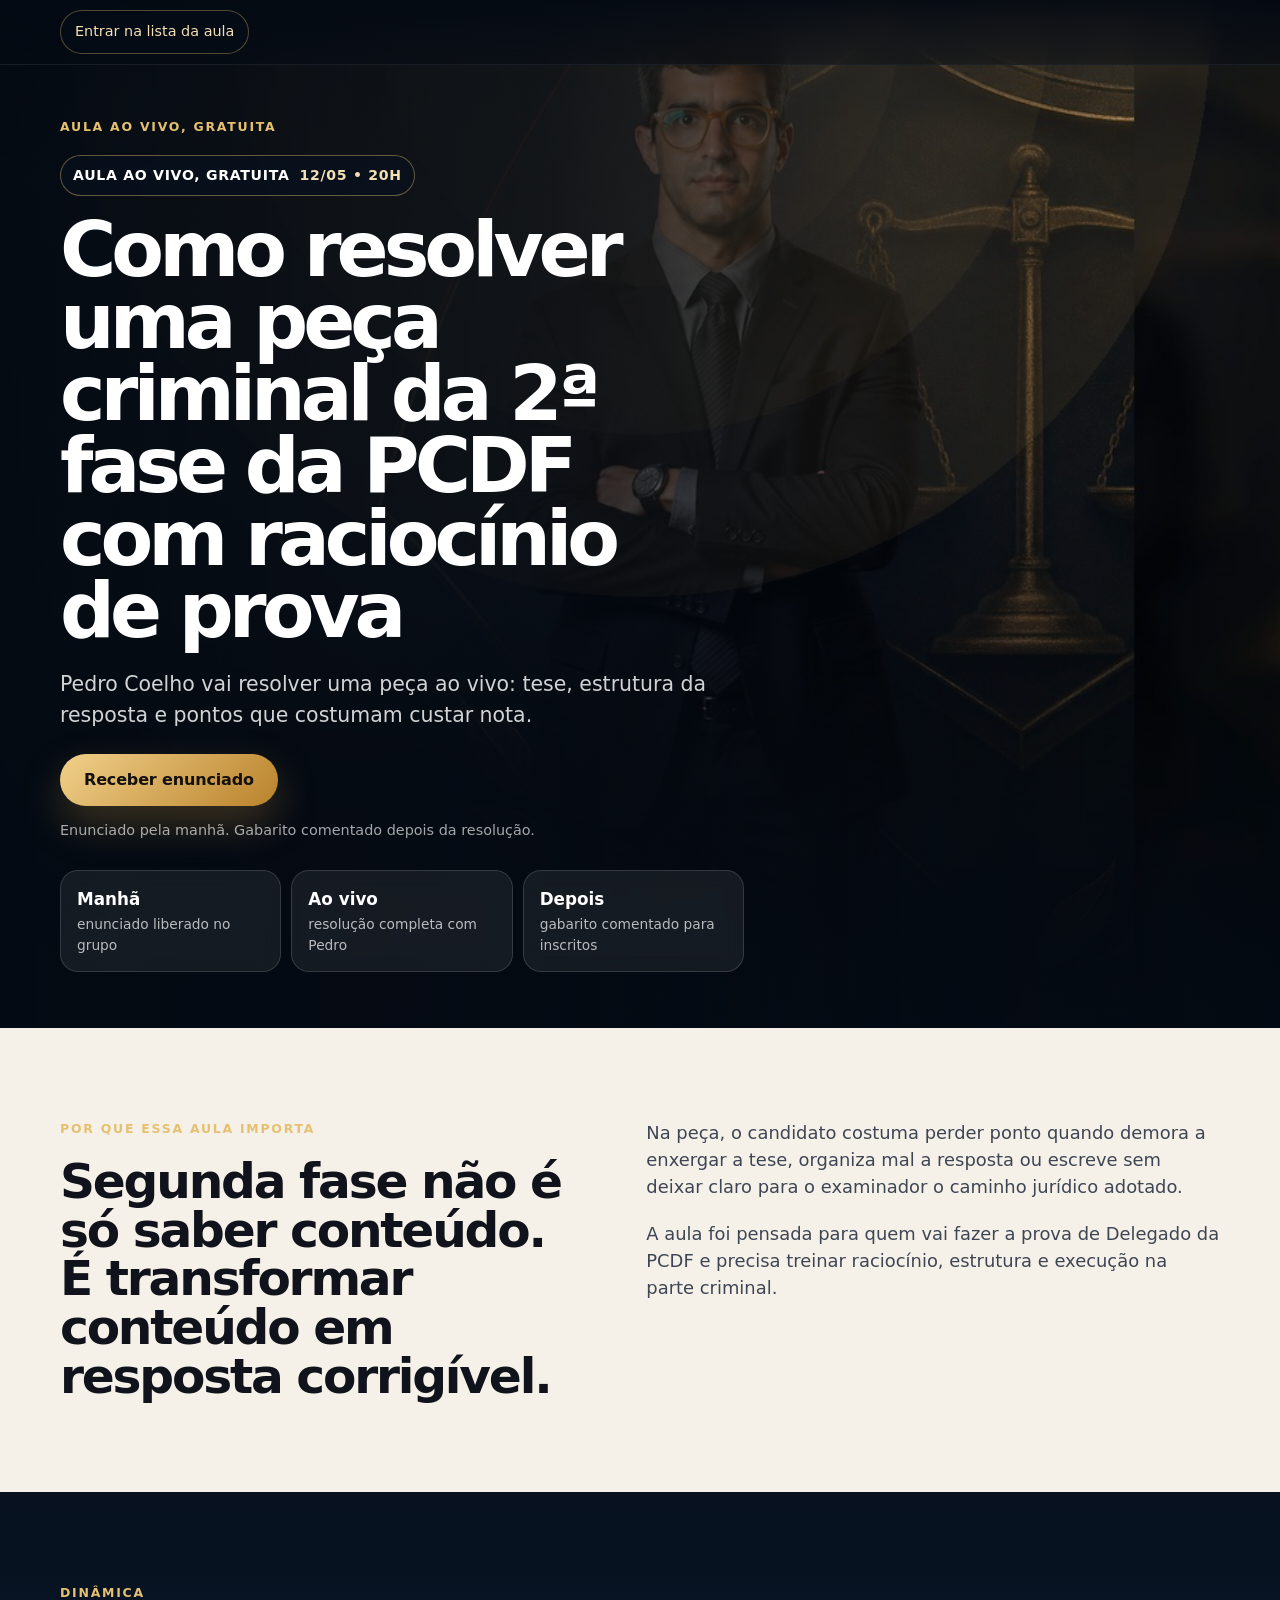
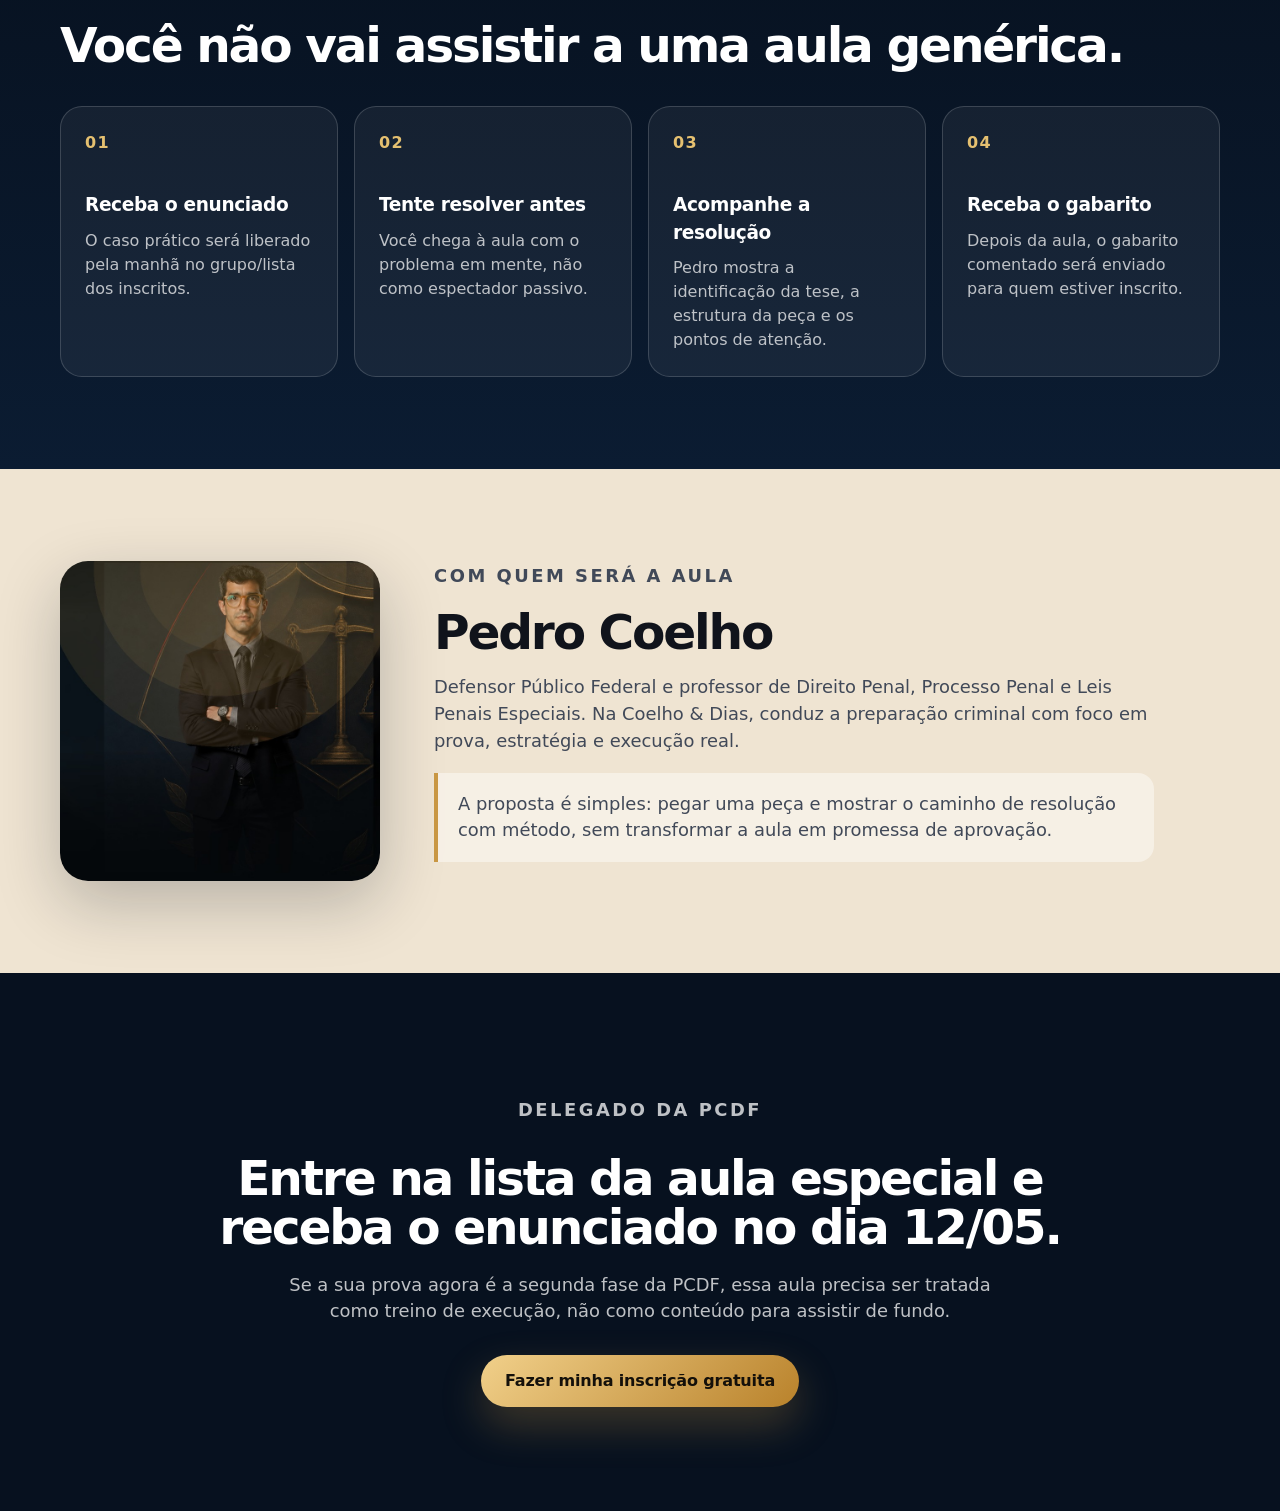
==== index.html @ 64c93904 "First commit - Aula Especial PCDF landing page" ====
<!doctype html>
<html lang="pt-BR">
<head>
  <meta charset="utf-8">
  <meta name="viewport" content="width=device-width, initial-scale=1">
  <title>Aula Especial PCDF | Prof. Pedro Coelho</title>
  <meta name="description" content="Aula especial gratuita: como resolver uma peça criminal de segunda fase da PCDF com raciocínio de prova.">
  <meta property="og:title" content="Aula Especial PCDF | Prof. Pedro Coelho">
  <meta property="og:description" content="Enunciado pela manhã, resolução ao vivo à noite e gabarito comentado depois no grupo.">
  <meta property="og:type" content="website">
  <meta property="og:image" content="assets/pedro-pcdf-hero.png">
  <!-- Meta Pixel -->
  <script>
    !function(f,b,e,v,n,t,s){if(f.fbq)return;n=f.fbq=function(){n.callMethod?
    n.callMethod.apply(n,arguments):n.queue.push(arguments)};if(!f._fbq)f._fbq=n;
    n.push=n;n.loaded=!0;n.version='2.0';n.queue=[];t=b.createElement(e);t.async=!0;
    t.src=v;s=b.getElementsByTagName(e)[0];s.parentNode.insertBefore(t,s)}(window,document,'script','https://connect.facebook.net/en_US/fbevents.js');
    fbq('init','609530691411659');
    fbq('track','PageView');
  </script>
  <noscript><img height="1" width="1" style="display:none" src="https://www.facebook.com/tr?id=609530691411659&ev=PageView&noscript=1"/></noscript>
  <link rel="preload" as="image" href="assets/pedro-pcdf-mobile.jpg" media="(max-width: 760px)">
  <link rel="preload" as="image" href="assets/pedro-pcdf-hero.png" media="(min-width: 761px)">
  <link rel="stylesheet" href="styles.css">
</head>
<body>
  <header class="topbar" aria-label="Informações principais">
    <div class="topbar__inner">
      <a class="topbar__link" href="#inscricao">Entrar na lista da aula</a>
    </div>
  </header>

  <main>
    <section class="hero">
      <div class="hero__media" aria-hidden="true">
        <picture>
          <source srcset="assets/pedro-pcdf-mobile.jpg" media="(max-width: 760px)">
          <img src="assets/pedro-pcdf-hero.png" alt="" class="hero__image">
        </picture>
        <div class="hero__shade"></div>
      </div>

      <div class="hero__content container">
        <div class="hero__copy">
          <p class="eyebrow">Aula ao vivo, gratuita</p>
          <p class="hero__date-line"><strong>Aula ao vivo, gratuita</strong><span>12/05 • 20h</span></p>
          <h1>Como resolver uma peça criminal da 2ª fase da PCDF com raciocínio de prova</h1>
          <p class="hero__lead">Pedro Coelho vai resolver uma peça ao vivo: tese, estrutura da resposta e pontos que costumam custar nota.</p>

          <a class="btn btn--primary" href="#inscricao">Receber enunciado</a>
          <p class="hero__note">Enunciado pela manhã. Gabarito comentado depois da resolução.</p>

          <div class="hero__facts" aria-label="Dinâmica da aula">
            <div><strong>Manhã</strong><span>enunciado liberado no grupo</span></div>
            <div><strong>Ao vivo</strong><span>resolução completa com Pedro</span></div>
            <div><strong>Depois</strong><span>gabarito comentado para inscritos</span></div>
          </div>
        </div>

        <aside class="signup-card" id="inscricao" aria-label="Formulário de inscrição" role="dialog" aria-modal="true">
          <a class="modal-overlay" href="#" aria-label="Fechar formulário"></a>
          <div class="modal-card">
            <a class="modal-close" href="#" aria-label="Fechar">&times;</a>
            <p class="signup-card__tag">Inscrição para a aula</p>
            <h2>Receba o enunciado e o aviso da resolução ao vivo</h2>
            <form class="capture-form" data-form="pcdf-aula-captura">
              <label>
                Nome
                <input type="text" name="nome" autocomplete="name" placeholder="Seu nome" required>
              </label>
              <label>
                E-mail
                <input type="email" name="email" autocomplete="email" placeholder="seuemail@exemplo.com" required>
              </label>
              <label>
                WhatsApp
                <input type="tel" name="whatsapp" autocomplete="tel" placeholder="(00) 00000-0000" required>
              </label>
              <button class="btn btn--form" type="submit">Entrar na lista da aula</button>
              <p class="form-status" role="status" aria-live="polite"></p>
            </form>
            <p class="privacy">Ao se inscrever, você autoriza o envio de comunicações sobre esta aula e a preparação para a PCDF.</p>
          </div>
        </aside>
      </div>
    </section>

    <section class="section section--light">
      <div class="container split">
        <div>
          <p class="section-kicker">Por que essa aula importa</p>
          <h2>Segunda fase não é só saber conteúdo. É transformar conteúdo em resposta corrigível.</h2>
        </div>
        <div class="text-stack">
          <p>Na peça, o candidato costuma perder ponto quando demora a enxergar a tese, organiza mal a resposta ou escreve sem deixar claro para o examinador o caminho jurídico adotado.</p>
          <p>A aula foi pensada para quem vai fazer a prova de Delegado da PCDF e precisa treinar raciocínio, estrutura e execução na parte criminal.</p>
        </div>
      </div>
    </section>

    <section class="section section--dark">
      <div class="container">
        <p class="section-kicker">Dinâmica</p>
        <h2>Você não vai assistir a uma aula genérica.</h2>
        <div class="steps">
          <article>
            <span>01</span>
            <h3>Receba o enunciado</h3>
            <p>O caso prático será liberado pela manhã no grupo/lista dos inscritos.</p>
          </article>
          <article>
            <span>02</span>
            <h3>Tente resolver antes</h3>
            <p>Você chega à aula com o problema em mente, não como espectador passivo.</p>
          </article>
          <article>
            <span>03</span>
            <h3>Acompanhe a resolução</h3>
            <p>Pedro mostra a identificação da tese, a estrutura da peça e os pontos de atenção.</p>
          </article>
          <article>
            <span>04</span>
            <h3>Receba o gabarito</h3>
            <p>Depois da aula, o gabarito comentado será enviado para quem estiver inscrito.</p>
          </article>
        </div>
      </div>
    </section>

    <section class="section section--cream">
      <div class="container authority">
        <img src="assets/pedro-authority-dark.jpg" alt="Prof. Pedro Coelho" class="authority__image" loading="lazy">
        <div>
          <p class="section-kicker">Com quem será a aula</p>
          <h2>Pedro Coelho</h2>
          <p>Defensor Público Federal e professor de Direito Penal, Processo Penal e Leis Penais Especiais. Na Coelho & Dias, conduz a preparação criminal com foco em prova, estratégia e execução real.</p>
          <p class="authority__quote">A proposta é simples: pegar uma peça e mostrar o caminho de resolução com método, sem transformar a aula em promessa de aprovação.</p>
        </div>
      </div>
    </section>

    <section class="section section--final" id="final">
      <div class="container final-box">
        <p class="section-kicker">Delegado da PCDF</p>
        <h2>Entre na lista da aula especial e receba o enunciado no dia 12/05.</h2>
        <p>Se a sua prova agora é a segunda fase da PCDF, essa aula precisa ser tratada como treino de execução, não como conteúdo para assistir de fundo.</p>
        <a class="btn btn--primary" href="#inscricao">Fazer minha inscrição gratuita</a>
      </div>
    </section>
  </main>

  <script src="script.js"></script>
</body>
</html>
---- styles.css ----
:root{
  --ink:#10131b;
  --muted:#5f6676;
  --paper:#f6f1e8;
  --cream:#efe4d2;
  --navy:#07111f;
  --navy-2:#0b1c32;
  --gold:#c99743;
  --gold-2:#e5c070;
  --line:rgba(255,255,255,.16);
  --radius:24px;
  --shadow:0 24px 80px rgba(5,10,20,.28);
  --max:1160px;
  --font:Inter, ui-sans-serif, system-ui, -apple-system, BlinkMacSystemFont, "Segoe UI", sans-serif;
}
*{box-sizing:border-box}
html{scroll-behavior:smooth}
body{margin:0;font-family:var(--font);color:var(--ink);background:var(--navy);line-height:1.5;-webkit-font-smoothing:antialiased;text-rendering:optimizeLegibility}
a{color:inherit;text-decoration:none}
button{font:inherit}
img{display:block;max-width:100%}
.container{width:min(var(--max),calc(100% - 40px));margin-inline:auto}
.topbar{position:fixed;inset:0 0 auto;z-index:20;background:linear-gradient(180deg,rgba(4,10,19,.88),rgba(4,10,19,.42));backdrop-filter:blur(14px);border-bottom:1px solid rgba(255,255,255,.08)}
.topbar__inner{width:min(var(--max),calc(100% - 40px));margin:auto;height:64px;display:flex;align-items:center;justify-content:space-between;color:#fff}
.brand{font-weight:800;letter-spacing:.02em;text-transform:uppercase;font-size:.82rem}.topbar__link{font-size:.9rem;color:#f4dfb3;border:1px solid rgba(229,192,112,.34);padding:10px 14px;border-radius:999px;background:rgba(7,17,31,.28);cursor:pointer}.hero{position:relative;min-height:100dvh;overflow:hidden;color:#fff}.hero__media{position:absolute;inset:0;z-index:0}.hero__image{width:100%;height:100%;object-fit:cover;object-position:center top}.hero__shade{position:absolute;inset:0;background:linear-gradient(90deg,rgba(4,10,19,.96) 0%,rgba(4,10,19,.82) 42%,rgba(4,10,19,.45) 70%,rgba(4,10,19,.18) 100%),radial-gradient(circle at 15% 25%,rgba(201,151,67,.22),transparent 42%),linear-gradient(0deg,rgba(4,10,19,.95) 0%,transparent 28%)}
.hero__content{position:relative;z-index:1;display:grid;grid-template-columns:minmax(0,1.05fr) 420px;gap:56px;align-items:center;padding:118px 0 56px;min-height:100dvh}.hero__copy{max-width:720px}.eyebrow,.section-kicker,.signup-card__tag{margin:0 0 18px;text-transform:uppercase;letter-spacing:.14em;font-weight:800;font-size:.78rem;color:var(--gold-2)}
h1{margin:0;font-size:clamp(2.55rem,6vw,5.45rem);line-height:.94;letter-spacing:-.065em;text-wrap:balance}h2{margin:0;font-size:clamp(2rem,3.8vw,3.55rem);line-height:1;letter-spacing:-.045em;text-wrap:balance}h3{margin:0 0 10px;font-size:1.16rem;letter-spacing:-.02em}.hero__date-line{display:inline-flex;align-items:center;gap:10px;margin:0 0 18px;padding:9px 12px;border:1px solid rgba(229,192,112,.42);border-radius:999px;background:rgba(7,17,31,.62);color:#f6e0b0;font-size:.88rem;font-weight:800;text-transform:uppercase;letter-spacing:.05em}.hero__date-line strong{color:#fff}.hero__date-line span{color:#f4dfb3}.hero__lead{font-size:clamp(1.08rem,1.6vw,1.34rem);max-width:660px;color:rgba(255,255,255,.82);margin:22px 0 24px}.hero__facts{display:grid;grid-template-columns:repeat(3,1fr);gap:10px;margin:28px 0 0;max-width:690px}.hero__facts div{border:1px solid rgba(255,255,255,.14);background:rgba(255,255,255,.07);border-radius:18px;padding:16px 16px;backdrop-filter:blur(10px)}.hero__facts strong{display:block;font-size:1.05rem;color:#fff}.hero__facts span{display:block;font-size:.86rem;color:rgba(255,255,255,.7);margin-top:2px}.btn{display:inline-flex;align-items:center;justify-content:center;min-height:52px;border-radius:999px;font-weight:850;letter-spacing:-.01em;border:0;cursor:pointer;transition:transform .18s ease,box-shadow .18s ease,background .18s ease}.btn:hover{transform:translateY(-1px)}.btn--primary{padding:0 24px;background:linear-gradient(135deg,#f1d08a,#b9822b);color:#14100a;box-shadow:0 18px 42px rgba(201,151,67,.28)}.btn--form{width:100%;padding:0 20px;background:linear-gradient(135deg,#132a47,#07111f);color:#fff;box-shadow:0 16px 32px rgba(7,17,31,.18)}.hero__note{font-size:.9rem;color:rgba(255,255,255,.64);margin:14px 0 0}.signup-card{background:rgba(246,241,232,.97);color:var(--ink);border-radius:var(--radius);padding:28px;box-shadow:var(--shadow);border:1px solid rgba(255,255,255,.38)}.signup-card h2{font-size:1.62rem;line-height:1.08;letter-spacing:-.035em;margin-bottom:20px}
.modal-overlay{position:fixed;inset:0;background:rgba(4,10,19,.80);backdrop-filter:blur(8px);z-index:90}.modal-card{position:relative;z-index:91;background:#efe4d2;color:var(--ink);border-radius:24px;padding:28px 24px;box-shadow:0 32px 80px rgba(5,10,20,.45);width:min(calc(100% - 32px),460px);margin:auto;max-height:90dvh;overflow-y:auto}.modal-close{position:absolute;top:14px;right:16px;background:none;border:none;font-size:1.6rem;color:var(--muted);cursor:pointer;line-height:1;padding:4px 8px;border-radius:8px}.modal-close:hover{color:var(--ink)}.signup-card[role="dialog"]{position:fixed;inset:0;z-index:100;display:none;align-items:center;justify-content:center;overflow:hidden;background:transparent;padding:16px}.signup-card[role="dialog"]:target{display:flex}.signup-card__tag{color:#996a20;margin-bottom:12px}.capture-form{display:grid;gap:14px}.capture-form label{display:grid;gap:7px;font-size:.88rem;font-weight:750;color:#2f3542}.capture-form input{width:100%;height:50px;border:1px solid rgba(16,19,27,.16);border-radius:14px;padding:0 14px;font:inherit;background:#fff;color:var(--ink);outline:0}.capture-form input:focus{border-color:#b9822b;box-shadow:0 0 0 4px rgba(201,151,67,.16)}.form-status{min-height:20px;margin:0;font-size:.86rem;color:#5f4a22}.privacy{font-size:.78rem;color:var(--muted);margin:16px 0 0}.section{padding:92px 0}.section--light{background:var(--paper)}.section--dark{background:linear-gradient(180deg,#07111f,#0b1c32);color:#fff}.section--cream{background:var(--cream)}.section--final{background:var(--navy);color:#fff;padding:104px 0}.split{display:grid;grid-template-columns:.9fr 1fr;gap:70px;align-items:start}.text-stack{font-size:1.12rem;color:#3e4655}.text-stack p{margin:0 0 20px}.steps{display:grid;grid-template-columns:repeat(4,1fr);gap:16px;margin-top:36px}.steps article{border:1px solid var(--line);background:rgba(255,255,255,.055);border-radius:22px;padding:24px;min-height:230px}.steps span{display:inline-flex;margin-bottom:36px;color:var(--gold-2);font-weight:900;letter-spacing:.08em}.steps p{margin:0;color:rgba(255,255,255,.72)}.authority{display:grid;grid-template-columns:320px 1fr;gap:54px;align-items:center}.authority__image{border-radius:28px;box-shadow:0 22px 65px rgba(7,17,31,.24);aspect-ratio:1/1;object-fit:cover;justify-self:center}.authority p{font-size:1.12rem;color:#414958;max-width:720px}.authority__quote{padding:18px 20px;border-left:4px solid var(--gold);background:rgba(255,255,255,.42);border-radius:0 16px 16px 0}.final-box{text-align:center;max-width:850px}.final-box p{font-size:1.12rem;color:rgba(255,255,255,.74);max-width:720px;margin:20px auto 30px}
@media (max-width:940px){.hero__content{grid-template-columns:1fr;gap:28px}.signup-card{max-width:560px}.steps{grid-template-columns:repeat(2,1fr)}.split,.authority{grid-template-columns:1fr;gap:34px}.authority__image{width:240px;justify-self:center}.hero__shade{background:linear-gradient(180deg,rgba(4,10,19,.18) 0%,rgba(4,10,19,.55) 34%,rgba(4,10,19,.98) 58%,#07111f 100%)}}
@media (max-width:760px){.topbar{position:absolute;background:transparent;border:0;backdrop-filter:none}.topbar__inner{height:48px}.brand{font-size:.68rem;letter-spacing:.08em}.topbar__link{display:none}.container{width:min(100% - 36px,var(--max))}.hero{--hero-media-h:300px;--hero-overlap:24px;min-height:100svh;background:#07111f}.hero__media{position:relative;inset:auto;height:var(--hero-media-h);min-height:0}.hero__image{object-position:center top}.hero__shade{background:linear-gradient(180deg,rgba(4,10,19,.04) 0%,rgba(4,10,19,.16) 48%,rgba(7,17,31,.88) 86%,#07111f 100%)}.hero__content{display:block;padding:0 0 48px;min-height:0}.hero__copy{position:relative;margin-top:calc(var(--hero-overlap) * -1);padding:30px 22px 0;min-height:calc(100svh - var(--hero-media-h) + var(--hero-overlap));max-width:none;background:linear-gradient(180deg,rgba(7,17,31,.99),#07111f 68%);border-top:1px solid rgba(229,192,112,.20);border-radius:30px 30px 0 0}.eyebrow{display:none}.hero__date-line{margin:0 0 20px;padding:9px 12px;font-size:.72rem;line-height:1;letter-spacing:.06em;background:rgba(255,255,255,.06);border-color:rgba(229,192,112,.42)}h1{font-size:2.02rem;line-height:1.04;letter-spacing:-.052em;max-width:360px}.hero__lead{font-size:.96rem;line-height:1.46;margin:20px 0 24px;max-width:352px;color:rgba(255,255,255,.78)}.hero__note{font-size:.78rem;line-height:1.42;margin:16px 0 0;max-width:340px;color:rgba(255,255,255,.58)}.hero__facts{display:none}.btn{min-height:50px}.btn--primary{width:100%;padding:0 20px;box-shadow:0 14px 30px rgba(201,151,67,.22)}.modal-card{padding:22px 18px}.signup-card{margin-top:0}.section{padding:64px 0}.steps{grid-template-columns:1fr}.steps article{min-height:auto}.steps span{margin-bottom:22px}.authority__image{width:190px;justify-self:center}.final-box{text-align:left}.final-box .btn{width:100%}}
@media (max-width:380px){.hero{--hero-media-h:250px;--hero-overlap:24px}.hero__media{height:var(--hero-media-h)}.hero__copy{margin-top:calc(var(--hero-overlap) * -1);padding:22px 18px 0}h1{font-size:1.78rem;line-height:1.04}.hero__lead{font-size:.88rem;line-height:1.44;margin:16px 0 20px}.hero__date-line{font-size:.68rem;margin-bottom:16px}.btn{min-height:46px}}
@media (max-width:340px){.hero{--hero-media-h:198px;--hero-overlap:20px}.topbar__inner{height:38px}.brand{font-size:.62rem}.hero__media{height:var(--hero-media-h)}.hero__copy{margin-top:calc(var(--hero-overlap) * -1);padding:18px 16px 0}h1{font-size:1.48rem;line-height:1.04;letter-spacing:-.045em}.hero__lead{font-size:.78rem;line-height:1.38;margin:12px 0 16px}.hero__date-line{font-size:.60rem;padding:7px 9px;margin-bottom:12px}.btn{min-height:42px;font-size:.92rem}.hero__note{font-size:.70rem;line-height:1.3;margin-top:10px}.signup-card{margin-top:20px}}
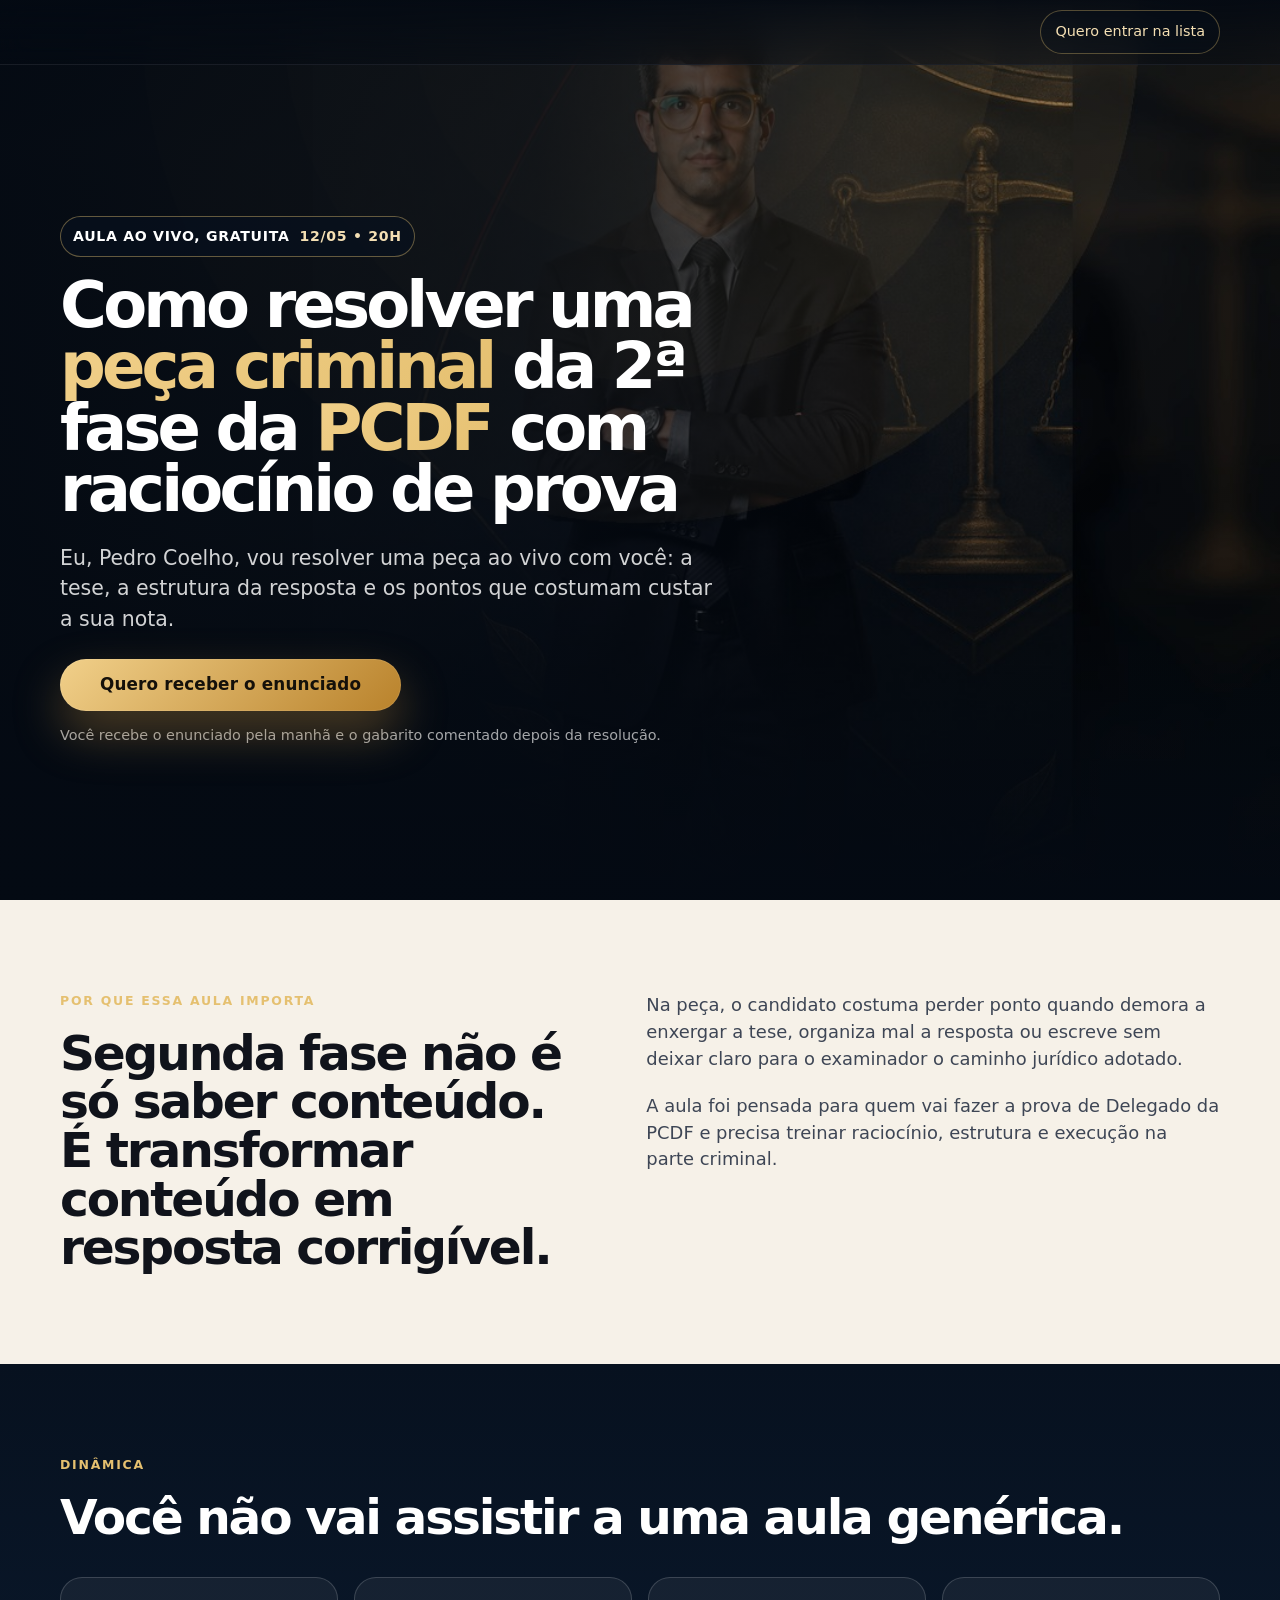
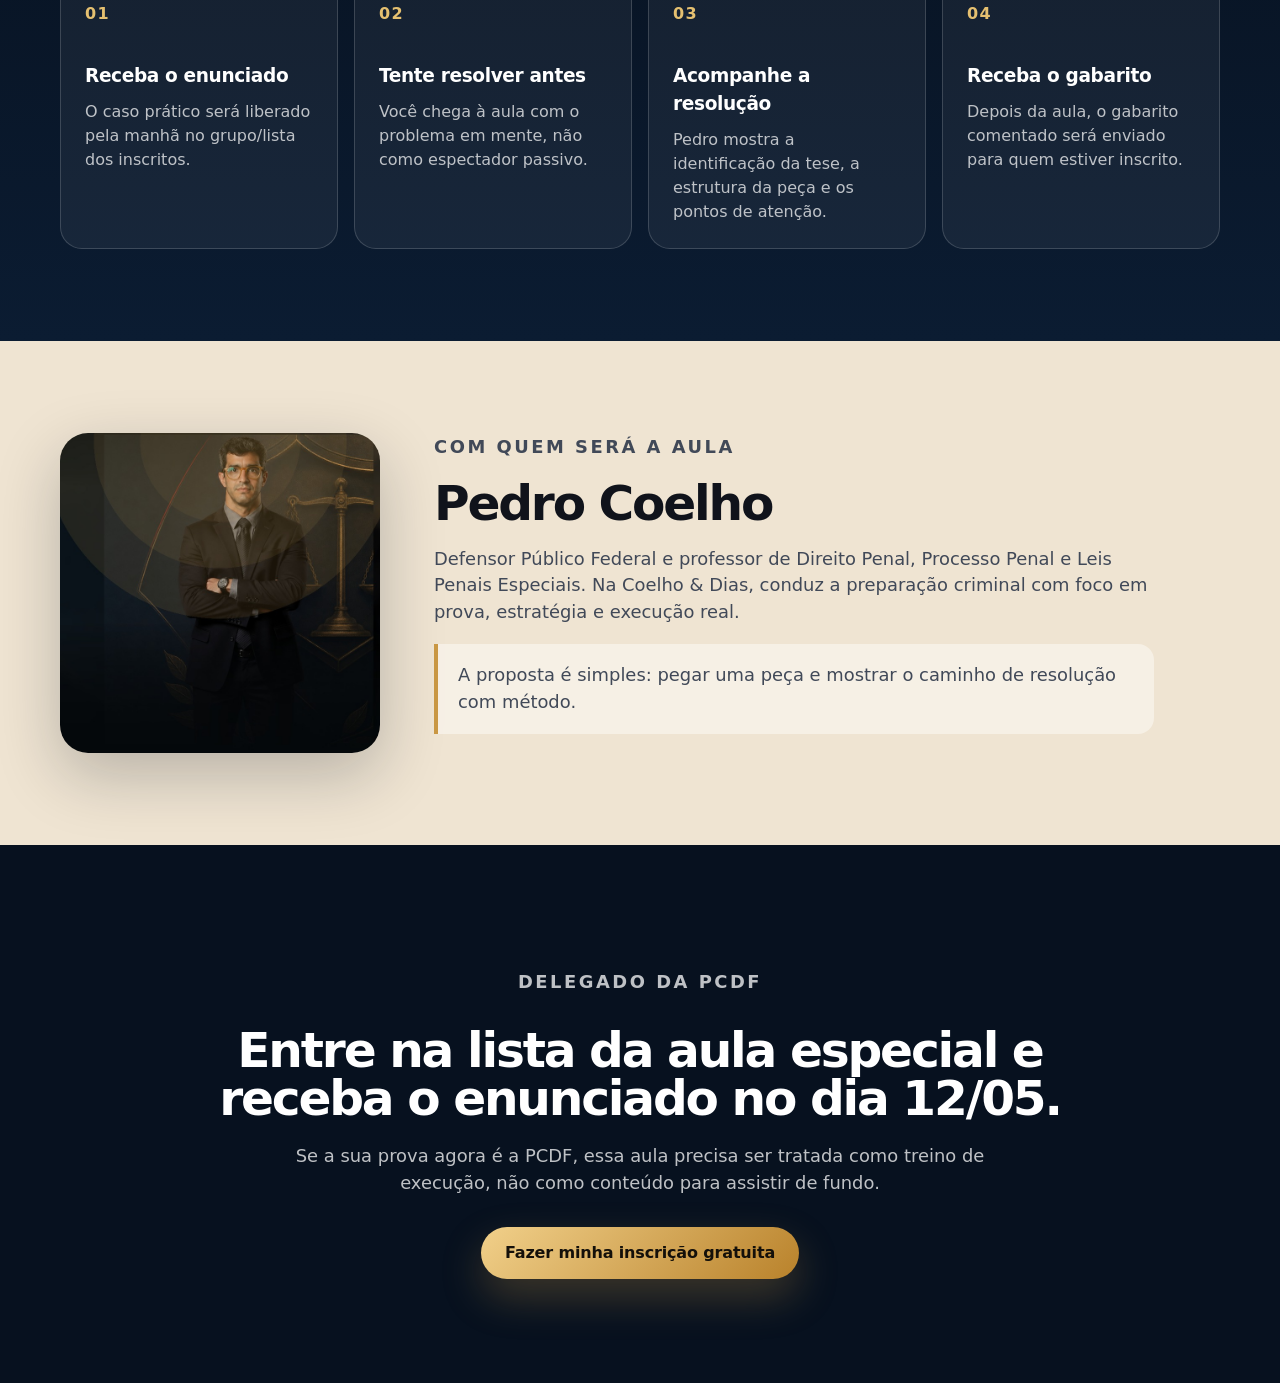
==== commit 48f6624b: "feat: refina hero da LP de captura PCDF - H1 com destaques dourados em "peca criminal" e "PCDF" - Re" ====
--- a/index.html
+++ b/index.html
@@ -25,8 +25,8 @@
 </head>
 <body>
   <header class="topbar" aria-label="Informações principais">
-    <div class="topbar__inner">
-      <a class="topbar__link" href="#inscricao">Entrar na lista da aula</a>
+    <div class="topbar__inner topbar__inner--right">
+      <a class="topbar__link" href="#inscricao">Quero entrar na lista</a>
     </div>
   </header>
 
@@ -42,19 +42,12 @@
 
       <div class="hero__content container">
         <div class="hero__copy">
-          <p class="eyebrow">Aula ao vivo, gratuita</p>
           <p class="hero__date-line"><strong>Aula ao vivo, gratuita</strong><span>12/05 • 20h</span></p>
-          <h1>Como resolver uma peça criminal da 2ª fase da PCDF com raciocínio de prova</h1>
-          <p class="hero__lead">Pedro Coelho vai resolver uma peça ao vivo: tese, estrutura da resposta e pontos que costumam custar nota.</p>
+          <h1>Como resolver uma <span class="h1-highlight">peça criminal</span> da 2ª fase da <span class="h1-highlight">PCDF</span> com raciocínio de prova</h1>
+          <p class="hero__lead">Eu, Pedro Coelho, vou resolver uma peça ao vivo com você: a tese, a estrutura da resposta e os pontos que costumam custar a sua nota.</p>
 
-          <a class="btn btn--primary" href="#inscricao">Receber enunciado</a>
-          <p class="hero__note">Enunciado pela manhã. Gabarito comentado depois da resolução.</p>
-
-          <div class="hero__facts" aria-label="Dinâmica da aula">
-            <div><strong>Manhã</strong><span>enunciado liberado no grupo</span></div>
-            <div><strong>Ao vivo</strong><span>resolução completa com Pedro</span></div>
-            <div><strong>Depois</strong><span>gabarito comentado para inscritos</span></div>
-          </div>
+          <a class="btn btn--primary btn--hero" href="#inscricao">Quero receber o enunciado</a>
+          <p class="hero__note">Você recebe o enunciado pela manhã e o gabarito comentado depois da resolução.</p>
         </div>
 
         <aside class="signup-card" id="inscricao" aria-label="Formulário de inscrição" role="dialog" aria-modal="true">
@@ -134,7 +127,7 @@
           <p class="section-kicker">Com quem será a aula</p>
           <h2>Pedro Coelho</h2>
           <p>Defensor Público Federal e professor de Direito Penal, Processo Penal e Leis Penais Especiais. Na Coelho & Dias, conduz a preparação criminal com foco em prova, estratégia e execução real.</p>
-          <p class="authority__quote">A proposta é simples: pegar uma peça e mostrar o caminho de resolução com método, sem transformar a aula em promessa de aprovação.</p>
+          <p class="authority__quote">A proposta é simples: pegar uma peça e mostrar o caminho de resolução com método.</p>
         </div>
       </div>
     </section>
@@ -143,7 +136,7 @@
       <div class="container final-box">
         <p class="section-kicker">Delegado da PCDF</p>
         <h2>Entre na lista da aula especial e receba o enunciado no dia 12/05.</h2>
-        <p>Se a sua prova agora é a segunda fase da PCDF, essa aula precisa ser tratada como treino de execução, não como conteúdo para assistir de fundo.</p>
+        <p>Se a sua prova agora é a PCDF, essa aula precisa ser tratada como treino de execução, não como conteúdo para assistir de fundo.</p>
         <a class="btn btn--primary" href="#inscricao">Fazer minha inscrição gratuita</a>
       </div>
     </section>
--- a/styles.css
+++ b/styles.css
@@ -21,12 +21,12 @@
 img{display:block;max-width:100%}
 .container{width:min(var(--max),calc(100% - 40px));margin-inline:auto}
 .topbar{position:fixed;inset:0 0 auto;z-index:20;background:linear-gradient(180deg,rgba(4,10,19,.88),rgba(4,10,19,.42));backdrop-filter:blur(14px);border-bottom:1px solid rgba(255,255,255,.08)}
-.topbar__inner{width:min(var(--max),calc(100% - 40px));margin:auto;height:64px;display:flex;align-items:center;justify-content:space-between;color:#fff}
+.topbar__inner{width:min(var(--max),calc(100% - 40px));margin:auto;height:64px;display:flex;align-items:center;justify-content:space-between;color:#fff}.topbar__inner--right{justify-content:flex-end}
 .brand{font-weight:800;letter-spacing:.02em;text-transform:uppercase;font-size:.82rem}.topbar__link{font-size:.9rem;color:#f4dfb3;border:1px solid rgba(229,192,112,.34);padding:10px 14px;border-radius:999px;background:rgba(7,17,31,.28);cursor:pointer}.hero{position:relative;min-height:100dvh;overflow:hidden;color:#fff}.hero__media{position:absolute;inset:0;z-index:0}.hero__image{width:100%;height:100%;object-fit:cover;object-position:center top}.hero__shade{position:absolute;inset:0;background:linear-gradient(90deg,rgba(4,10,19,.96) 0%,rgba(4,10,19,.82) 42%,rgba(4,10,19,.45) 70%,rgba(4,10,19,.18) 100%),radial-gradient(circle at 15% 25%,rgba(201,151,67,.22),transparent 42%),linear-gradient(0deg,rgba(4,10,19,.95) 0%,transparent 28%)}
 .hero__content{position:relative;z-index:1;display:grid;grid-template-columns:minmax(0,1.05fr) 420px;gap:56px;align-items:center;padding:118px 0 56px;min-height:100dvh}.hero__copy{max-width:720px}.eyebrow,.section-kicker,.signup-card__tag{margin:0 0 18px;text-transform:uppercase;letter-spacing:.14em;font-weight:800;font-size:.78rem;color:var(--gold-2)}
-h1{margin:0;font-size:clamp(2.55rem,6vw,5.45rem);line-height:.94;letter-spacing:-.065em;text-wrap:balance}h2{margin:0;font-size:clamp(2rem,3.8vw,3.55rem);line-height:1;letter-spacing:-.045em;text-wrap:balance}h3{margin:0 0 10px;font-size:1.16rem;letter-spacing:-.02em}.hero__date-line{display:inline-flex;align-items:center;gap:10px;margin:0 0 18px;padding:9px 12px;border:1px solid rgba(229,192,112,.42);border-radius:999px;background:rgba(7,17,31,.62);color:#f6e0b0;font-size:.88rem;font-weight:800;text-transform:uppercase;letter-spacing:.05em}.hero__date-line strong{color:#fff}.hero__date-line span{color:#f4dfb3}.hero__lead{font-size:clamp(1.08rem,1.6vw,1.34rem);max-width:660px;color:rgba(255,255,255,.82);margin:22px 0 24px}.hero__facts{display:grid;grid-template-columns:repeat(3,1fr);gap:10px;margin:28px 0 0;max-width:690px}.hero__facts div{border:1px solid rgba(255,255,255,.14);background:rgba(255,255,255,.07);border-radius:18px;padding:16px 16px;backdrop-filter:blur(10px)}.hero__facts strong{display:block;font-size:1.05rem;color:#fff}.hero__facts span{display:block;font-size:.86rem;color:rgba(255,255,255,.7);margin-top:2px}.btn{display:inline-flex;align-items:center;justify-content:center;min-height:52px;border-radius:999px;font-weight:850;letter-spacing:-.01em;border:0;cursor:pointer;transition:transform .18s ease,box-shadow .18s ease,background .18s ease}.btn:hover{transform:translateY(-1px)}.btn--primary{padding:0 24px;background:linear-gradient(135deg,#f1d08a,#b9822b);color:#14100a;box-shadow:0 18px 42px rgba(201,151,67,.28)}.btn--form{width:100%;padding:0 20px;background:linear-gradient(135deg,#132a47,#07111f);color:#fff;box-shadow:0 16px 32px rgba(7,17,31,.18)}.hero__note{font-size:.9rem;color:rgba(255,255,255,.64);margin:14px 0 0}.signup-card{background:rgba(246,241,232,.97);color:var(--ink);border-radius:var(--radius);padding:28px;box-shadow:var(--shadow);border:1px solid rgba(255,255,255,.38)}.signup-card h2{font-size:1.62rem;line-height:1.08;letter-spacing:-.035em;margin-bottom:20px}
+h1{margin:0;font-size:clamp(2.1rem,5vw,4.4rem);line-height:.96;letter-spacing:-.06em;text-wrap:balance}.h1-highlight{background:linear-gradient(135deg,#f1d08a,#e5c070);-webkit-background-clip:text;background-clip:text;color:transparent}h2{margin:0;font-size:clamp(2rem,3.8vw,3.55rem);line-height:1;letter-spacing:-.045em;text-wrap:balance}h3{margin:0 0 10px;font-size:1.16rem;letter-spacing:-.02em}.hero__date-line{display:inline-flex;align-items:center;gap:10px;margin:0 0 18px;padding:9px 12px;border:1px solid rgba(229,192,112,.42);border-radius:999px;background:rgba(7,17,31,.62);color:#f6e0b0;font-size:.88rem;font-weight:800;text-transform:uppercase;letter-spacing:.05em}.hero__date-line strong{color:#fff}.hero__date-line span{color:#f4dfb3}.hero__lead{font-size:clamp(1.08rem,1.6vw,1.34rem);max-width:660px;color:rgba(255,255,255,.82);margin:22px 0 24px}.hero__facts{display:grid;grid-template-columns:repeat(3,1fr);gap:10px;margin:28px 0 0;max-width:690px}.hero__facts div{border:1px solid rgba(255,255,255,.14);background:rgba(255,255,255,.07);border-radius:18px;padding:16px 16px;backdrop-filter:blur(10px)}.hero__facts strong{display:block;font-size:1.05rem;color:#fff}.hero__facts span{display:block;font-size:.86rem;color:rgba(255,255,255,.7);margin-top:2px}.btn{display:inline-flex;align-items:center;justify-content:center;min-height:52px;border-radius:999px;font-weight:850;letter-spacing:-.01em;border:0;cursor:pointer;transition:transform .18s ease,box-shadow .18s ease,background .18s ease}.btn:hover{transform:translateY(-1px)}.btn--primary{padding:0 24px;background:linear-gradient(135deg,#f1d08a,#b9822b);color:#14100a;box-shadow:0 18px 42px rgba(201,151,67,.28)}.btn--hero{position:relative;overflow:hidden;min-width:340px;padding:0 40px;font-size:1.05rem;letter-spacing:.01em;box-shadow:0 22px 48px rgba(201,151,67,.36),0 0 0 1px rgba(255,255,255,.08) inset;transition:transform .22s ease,box-shadow .22s ease,filter .22s ease}.btn--hero::before{content:"";position:absolute;top:0;left:-75%;width:50%;height:100%;background:linear-gradient(120deg,transparent,rgba(255,255,255,.55),transparent);transform:skewX(-22deg);transition:left .7s ease}.btn--hero:hover{transform:translateY(-2px);box-shadow:0 28px 56px rgba(201,151,67,.48),0 0 0 1px rgba(255,255,255,.14) inset;filter:brightness(1.06)}.btn--hero:hover::before{left:130%}@media (max-width:760px){.btn--hero{min-width:0;width:100%;padding:0 24px}}.btn--form{width:100%;padding:0 20px;background:linear-gradient(135deg,#132a47,#07111f);color:#fff;box-shadow:0 16px 32px rgba(7,17,31,.18)}.hero__note{font-size:.9rem;color:rgba(255,255,255,.64);margin:14px 0 0}.signup-card{background:rgba(246,241,232,.97);color:var(--ink);border-radius:var(--radius);padding:28px;box-shadow:var(--shadow);border:1px solid rgba(255,255,255,.38)}.signup-card h2{font-size:1.62rem;line-height:1.08;letter-spacing:-.035em;margin-bottom:20px}
 .modal-overlay{position:fixed;inset:0;background:rgba(4,10,19,.80);backdrop-filter:blur(8px);z-index:90}.modal-card{position:relative;z-index:91;background:#efe4d2;color:var(--ink);border-radius:24px;padding:28px 24px;box-shadow:0 32px 80px rgba(5,10,20,.45);width:min(calc(100% - 32px),460px);margin:auto;max-height:90dvh;overflow-y:auto}.modal-close{position:absolute;top:14px;right:16px;background:none;border:none;font-size:1.6rem;color:var(--muted);cursor:pointer;line-height:1;padding:4px 8px;border-radius:8px}.modal-close:hover{color:var(--ink)}.signup-card[role="dialog"]{position:fixed;inset:0;z-index:100;display:none;align-items:center;justify-content:center;overflow:hidden;background:transparent;padding:16px}.signup-card[role="dialog"]:target{display:flex}.signup-card__tag{color:#996a20;margin-bottom:12px}.capture-form{display:grid;gap:14px}.capture-form label{display:grid;gap:7px;font-size:.88rem;font-weight:750;color:#2f3542}.capture-form input{width:100%;height:50px;border:1px solid rgba(16,19,27,.16);border-radius:14px;padding:0 14px;font:inherit;background:#fff;color:var(--ink);outline:0}.capture-form input:focus{border-color:#b9822b;box-shadow:0 0 0 4px rgba(201,151,67,.16)}.form-status{min-height:20px;margin:0;font-size:.86rem;color:#5f4a22}.privacy{font-size:.78rem;color:var(--muted);margin:16px 0 0}.section{padding:92px 0}.section--light{background:var(--paper)}.section--dark{background:linear-gradient(180deg,#07111f,#0b1c32);color:#fff}.section--cream{background:var(--cream)}.section--final{background:var(--navy);color:#fff;padding:104px 0}.split{display:grid;grid-template-columns:.9fr 1fr;gap:70px;align-items:start}.text-stack{font-size:1.12rem;color:#3e4655}.text-stack p{margin:0 0 20px}.steps{display:grid;grid-template-columns:repeat(4,1fr);gap:16px;margin-top:36px}.steps article{border:1px solid var(--line);background:rgba(255,255,255,.055);border-radius:22px;padding:24px;min-height:230px}.steps span{display:inline-flex;margin-bottom:36px;color:var(--gold-2);font-weight:900;letter-spacing:.08em}.steps p{margin:0;color:rgba(255,255,255,.72)}.authority{display:grid;grid-template-columns:320px 1fr;gap:54px;align-items:center}.authority__image{border-radius:28px;box-shadow:0 22px 65px rgba(7,17,31,.24);aspect-ratio:1/1;object-fit:cover;justify-self:center}.authority p{font-size:1.12rem;color:#414958;max-width:720px}.authority__quote{padding:18px 20px;border-left:4px solid var(--gold);background:rgba(255,255,255,.42);border-radius:0 16px 16px 0}.final-box{text-align:center;max-width:850px}.final-box p{font-size:1.12rem;color:rgba(255,255,255,.74);max-width:720px;margin:20px auto 30px}
 @media (max-width:940px){.hero__content{grid-template-columns:1fr;gap:28px}.signup-card{max-width:560px}.steps{grid-template-columns:repeat(2,1fr)}.split,.authority{grid-template-columns:1fr;gap:34px}.authority__image{width:240px;justify-self:center}.hero__shade{background:linear-gradient(180deg,rgba(4,10,19,.18) 0%,rgba(4,10,19,.55) 34%,rgba(4,10,19,.98) 58%,#07111f 100%)}}
-@media (max-width:760px){.topbar{position:absolute;background:transparent;border:0;backdrop-filter:none}.topbar__inner{height:48px}.brand{font-size:.68rem;letter-spacing:.08em}.topbar__link{display:none}.container{width:min(100% - 36px,var(--max))}.hero{--hero-media-h:300px;--hero-overlap:24px;min-height:100svh;background:#07111f}.hero__media{position:relative;inset:auto;height:var(--hero-media-h);min-height:0}.hero__image{object-position:center top}.hero__shade{background:linear-gradient(180deg,rgba(4,10,19,.04) 0%,rgba(4,10,19,.16) 48%,rgba(7,17,31,.88) 86%,#07111f 100%)}.hero__content{display:block;padding:0 0 48px;min-height:0}.hero__copy{position:relative;margin-top:calc(var(--hero-overlap) * -1);padding:30px 22px 0;min-height:calc(100svh - var(--hero-media-h) + var(--hero-overlap));max-width:none;background:linear-gradient(180deg,rgba(7,17,31,.99),#07111f 68%);border-top:1px solid rgba(229,192,112,.20);border-radius:30px 30px 0 0}.eyebrow{display:none}.hero__date-line{margin:0 0 20px;padding:9px 12px;font-size:.72rem;line-height:1;letter-spacing:.06em;background:rgba(255,255,255,.06);border-color:rgba(229,192,112,.42)}h1{font-size:2.02rem;line-height:1.04;letter-spacing:-.052em;max-width:360px}.hero__lead{font-size:.96rem;line-height:1.46;margin:20px 0 24px;max-width:352px;color:rgba(255,255,255,.78)}.hero__note{font-size:.78rem;line-height:1.42;margin:16px 0 0;max-width:340px;color:rgba(255,255,255,.58)}.hero__facts{display:none}.btn{min-height:50px}.btn--primary{width:100%;padding:0 20px;box-shadow:0 14px 30px rgba(201,151,67,.22)}.modal-card{padding:22px 18px}.signup-card{margin-top:0}.section{padding:64px 0}.steps{grid-template-columns:1fr}.steps article{min-height:auto}.steps span{margin-bottom:22px}.authority__image{width:190px;justify-self:center}.final-box{text-align:left}.final-box .btn{width:100%}}
-@media (max-width:380px){.hero{--hero-media-h:250px;--hero-overlap:24px}.hero__media{height:var(--hero-media-h)}.hero__copy{margin-top:calc(var(--hero-overlap) * -1);padding:22px 18px 0}h1{font-size:1.78rem;line-height:1.04}.hero__lead{font-size:.88rem;line-height:1.44;margin:16px 0 20px}.hero__date-line{font-size:.68rem;margin-bottom:16px}.btn{min-height:46px}}
-@media (max-width:340px){.hero{--hero-media-h:198px;--hero-overlap:20px}.topbar__inner{height:38px}.brand{font-size:.62rem}.hero__media{height:var(--hero-media-h)}.hero__copy{margin-top:calc(var(--hero-overlap) * -1);padding:18px 16px 0}h1{font-size:1.48rem;line-height:1.04;letter-spacing:-.045em}.hero__lead{font-size:.78rem;line-height:1.38;margin:12px 0 16px}.hero__date-line{font-size:.60rem;padding:7px 9px;margin-bottom:12px}.btn{min-height:42px;font-size:.92rem}.hero__note{font-size:.70rem;line-height:1.3;margin-top:10px}.signup-card{margin-top:20px}}+@media (max-width:760px){.topbar{position:absolute;background:transparent;border:0;backdrop-filter:none}.topbar__inner{height:48px}.brand{font-size:.68rem;letter-spacing:.08em}.topbar__link{display:none}.container{width:min(100% - 36px,var(--max))}.hero{--hero-media-h:300px;--hero-overlap:24px;min-height:100svh;background:#07111f}.hero__media{position:relative;inset:auto;height:var(--hero-media-h);min-height:0}.hero__image{object-position:center top}.hero__shade{background:linear-gradient(180deg,rgba(4,10,19,.04) 0%,rgba(4,10,19,.16) 48%,rgba(7,17,31,.88) 86%,#07111f 100%)}.hero__content{display:block;padding:0 0 48px;min-height:0}.hero__copy{position:relative;margin-top:calc(var(--hero-overlap) * -1);padding:30px 22px 0;min-height:calc(100svh - var(--hero-media-h) + var(--hero-overlap));max-width:none;background:linear-gradient(180deg,rgba(7,17,31,.99),#07111f 68%);border-top:1px solid rgba(229,192,112,.20);border-radius:30px 30px 0 0}.eyebrow{display:none}.hero__date-line{margin:0 0 20px;padding:9px 12px;font-size:.72rem;line-height:1;letter-spacing:.06em;background:rgba(255,255,255,.06);border-color:rgba(229,192,112,.42)}h1{font-size:1.7rem;line-height:1.06;letter-spacing:-.05em;max-width:360px}.hero__lead{font-size:.96rem;line-height:1.46;margin:20px 0 24px;max-width:352px;color:rgba(255,255,255,.78)}.hero__note{font-size:.78rem;line-height:1.42;margin:16px 0 0;max-width:340px;color:rgba(255,255,255,.58)}.hero__facts{display:none}.btn{min-height:50px}.btn--primary{width:100%;padding:0 20px;box-shadow:0 14px 30px rgba(201,151,67,.22)}.modal-card{padding:22px 18px}.signup-card{margin-top:0}.section{padding:64px 0}.steps{grid-template-columns:1fr}.steps article{min-height:auto}.steps span{margin-bottom:22px}.authority__image{width:190px;justify-self:center}.final-box{text-align:left}.final-box .btn{width:100%}}
+@media (max-width:380px){.hero{--hero-media-h:250px;--hero-overlap:24px}.hero__media{height:var(--hero-media-h)}.hero__copy{margin-top:calc(var(--hero-overlap) * -1);padding:22px 18px 0}h1{font-size:1.5rem;line-height:1.06}.hero__lead{font-size:.88rem;line-height:1.44;margin:16px 0 20px}.hero__date-line{font-size:.68rem;margin-bottom:16px}.btn{min-height:46px}}
+@media (max-width:340px){.hero{--hero-media-h:198px;--hero-overlap:20px}.topbar__inner{height:38px}.brand{font-size:.62rem}.hero__media{height:var(--hero-media-h)}.hero__copy{margin-top:calc(var(--hero-overlap) * -1);padding:18px 16px 0}h1{font-size:1.28rem;line-height:1.06;letter-spacing:-.04em}.hero__lead{font-size:.78rem;line-height:1.38;margin:12px 0 16px}.hero__date-line{font-size:.60rem;padding:7px 9px;margin-bottom:12px}.btn{min-height:42px;font-size:.92rem}.hero__note{font-size:.70rem;line-height:1.3;margin-top:10px}.signup-card{margin-top:20px}}
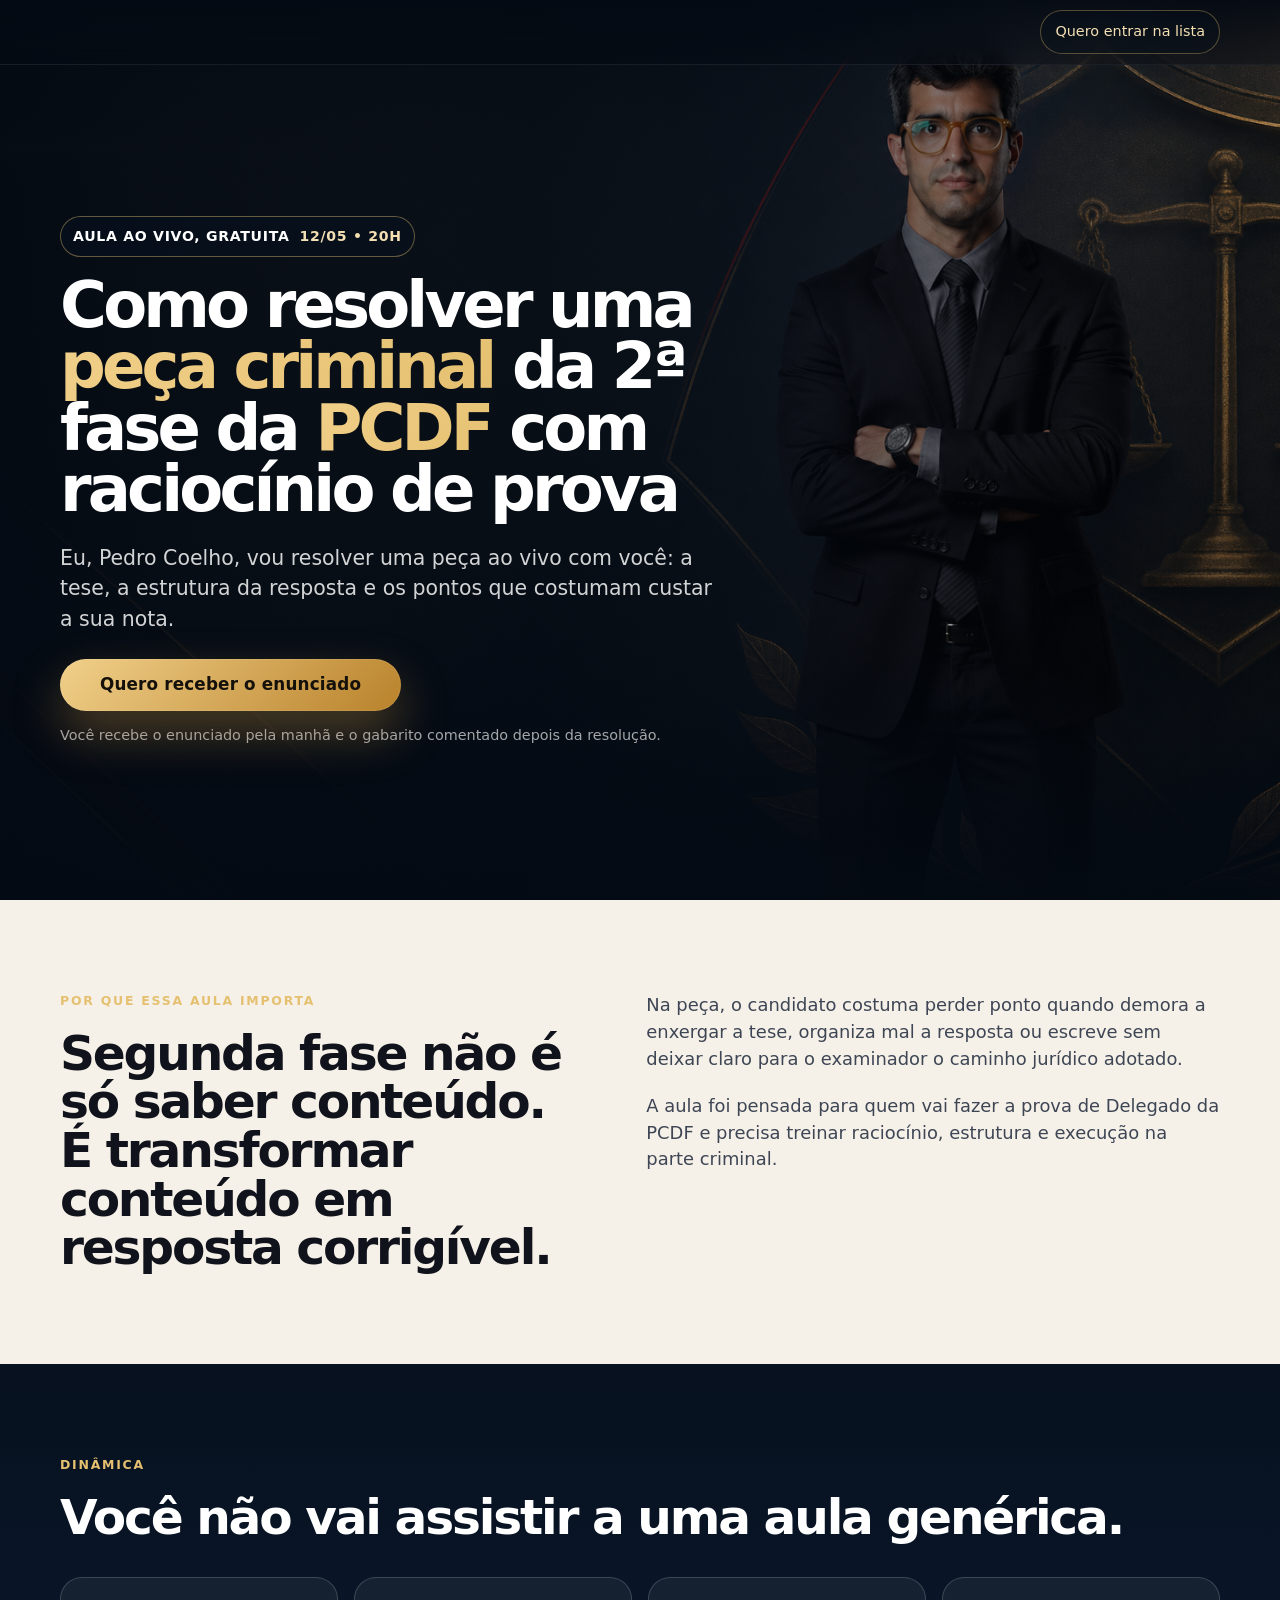
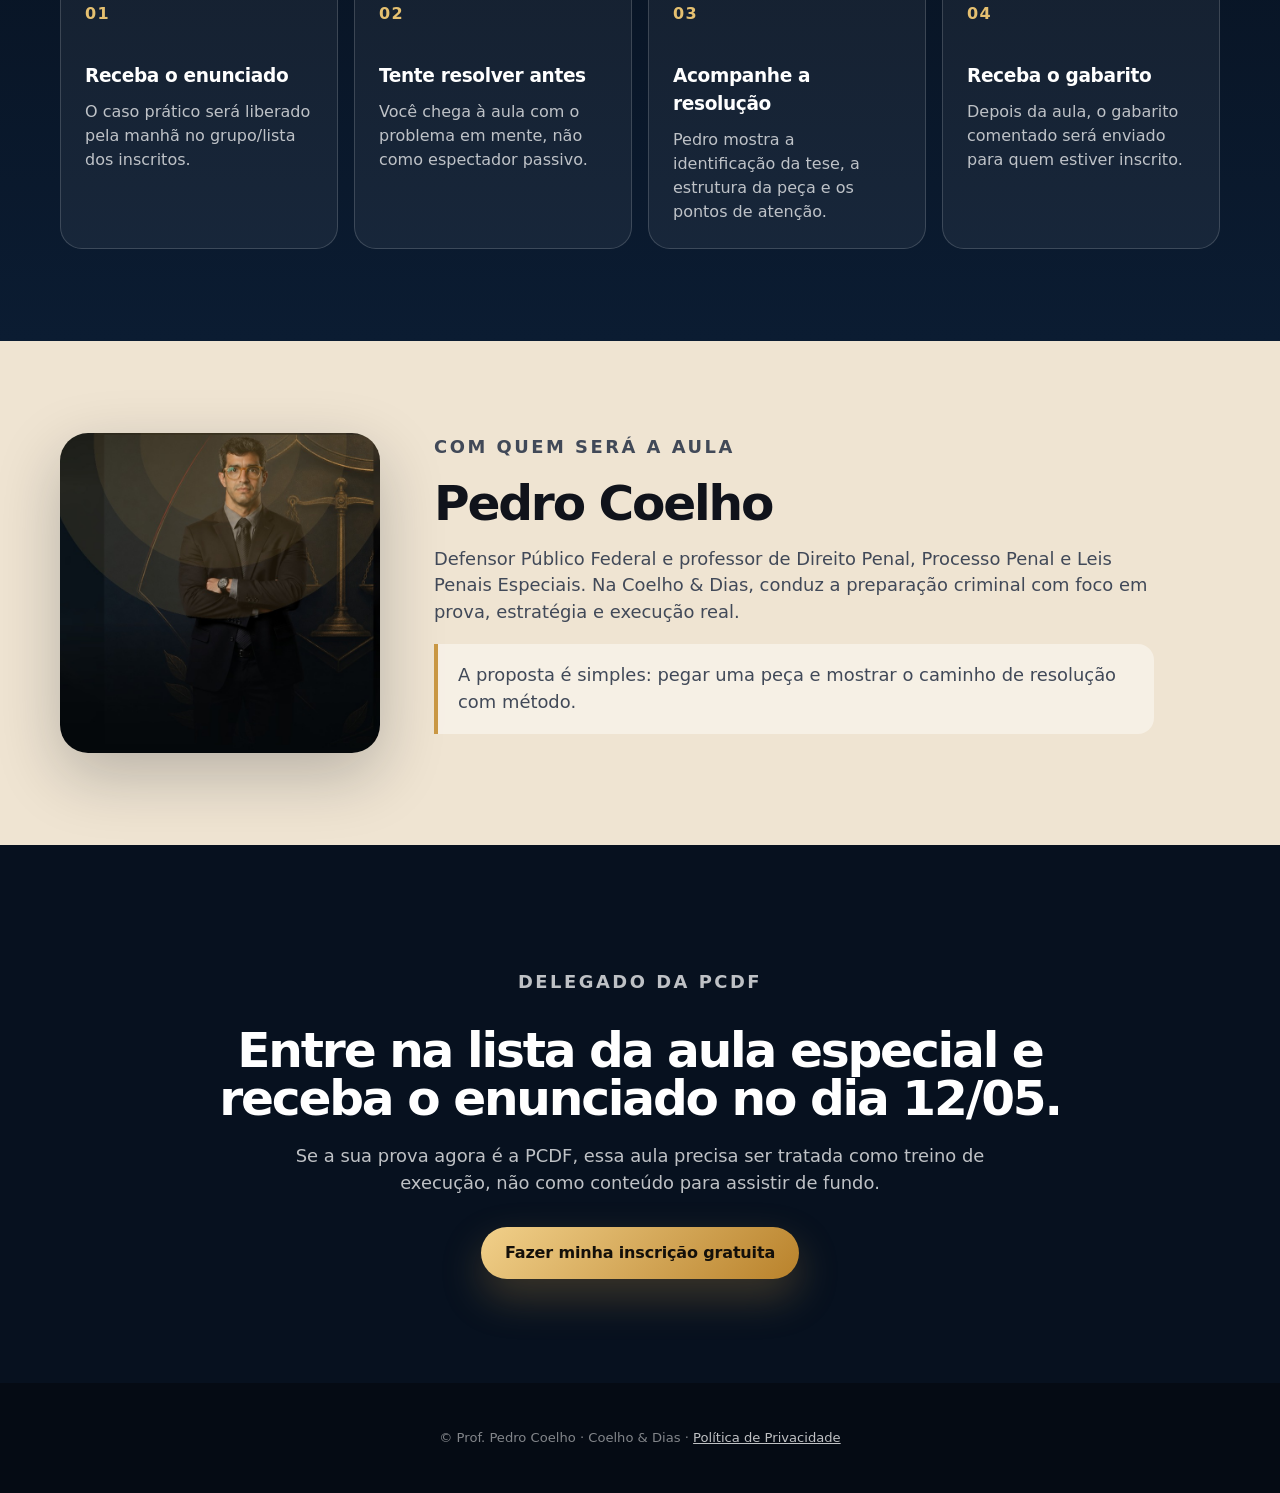
==== commit 9f92f009: "feat: countdown na obrigado, trackCustom WhatsAppGroupClick, politica de privacidade - /obrigado: co" ====
--- a/index.html
+++ b/index.html
@@ -140,6 +140,12 @@
         <a class="btn btn--primary" href="#inscricao">Fazer minha inscrição gratuita</a>
       </div>
     </section>
+
+    <footer class="site-footer">
+      <div class="container">
+        <p>© Prof. Pedro Coelho · Coelho &amp; Dias · <a href="/privacidade.html">Política de Privacidade</a></p>
+      </div>
+    </footer>
   </main>
 
   <script src="script.js"></script>
--- a/styles.css
+++ b/styles.css
@@ -25,7 +25,7 @@
 .brand{font-weight:800;letter-spacing:.02em;text-transform:uppercase;font-size:.82rem}.topbar__link{font-size:.9rem;color:#f4dfb3;border:1px solid rgba(229,192,112,.34);padding:10px 14px;border-radius:999px;background:rgba(7,17,31,.28);cursor:pointer}.hero{position:relative;min-height:100dvh;overflow:hidden;color:#fff}.hero__media{position:absolute;inset:0;z-index:0}.hero__image{width:100%;height:100%;object-fit:cover;object-position:center top}.hero__shade{position:absolute;inset:0;background:linear-gradient(90deg,rgba(4,10,19,.96) 0%,rgba(4,10,19,.82) 42%,rgba(4,10,19,.45) 70%,rgba(4,10,19,.18) 100%),radial-gradient(circle at 15% 25%,rgba(201,151,67,.22),transparent 42%),linear-gradient(0deg,rgba(4,10,19,.95) 0%,transparent 28%)}
 .hero__content{position:relative;z-index:1;display:grid;grid-template-columns:minmax(0,1.05fr) 420px;gap:56px;align-items:center;padding:118px 0 56px;min-height:100dvh}.hero__copy{max-width:720px}.eyebrow,.section-kicker,.signup-card__tag{margin:0 0 18px;text-transform:uppercase;letter-spacing:.14em;font-weight:800;font-size:.78rem;color:var(--gold-2)}
 h1{margin:0;font-size:clamp(2.1rem,5vw,4.4rem);line-height:.96;letter-spacing:-.06em;text-wrap:balance}.h1-highlight{background:linear-gradient(135deg,#f1d08a,#e5c070);-webkit-background-clip:text;background-clip:text;color:transparent}h2{margin:0;font-size:clamp(2rem,3.8vw,3.55rem);line-height:1;letter-spacing:-.045em;text-wrap:balance}h3{margin:0 0 10px;font-size:1.16rem;letter-spacing:-.02em}.hero__date-line{display:inline-flex;align-items:center;gap:10px;margin:0 0 18px;padding:9px 12px;border:1px solid rgba(229,192,112,.42);border-radius:999px;background:rgba(7,17,31,.62);color:#f6e0b0;font-size:.88rem;font-weight:800;text-transform:uppercase;letter-spacing:.05em}.hero__date-line strong{color:#fff}.hero__date-line span{color:#f4dfb3}.hero__lead{font-size:clamp(1.08rem,1.6vw,1.34rem);max-width:660px;color:rgba(255,255,255,.82);margin:22px 0 24px}.hero__facts{display:grid;grid-template-columns:repeat(3,1fr);gap:10px;margin:28px 0 0;max-width:690px}.hero__facts div{border:1px solid rgba(255,255,255,.14);background:rgba(255,255,255,.07);border-radius:18px;padding:16px 16px;backdrop-filter:blur(10px)}.hero__facts strong{display:block;font-size:1.05rem;color:#fff}.hero__facts span{display:block;font-size:.86rem;color:rgba(255,255,255,.7);margin-top:2px}.btn{display:inline-flex;align-items:center;justify-content:center;min-height:52px;border-radius:999px;font-weight:850;letter-spacing:-.01em;border:0;cursor:pointer;transition:transform .18s ease,box-shadow .18s ease,background .18s ease}.btn:hover{transform:translateY(-1px)}.btn--primary{padding:0 24px;background:linear-gradient(135deg,#f1d08a,#b9822b);color:#14100a;box-shadow:0 18px 42px rgba(201,151,67,.28)}.btn--hero{position:relative;overflow:hidden;min-width:340px;padding:0 40px;font-size:1.05rem;letter-spacing:.01em;box-shadow:0 22px 48px rgba(201,151,67,.36),0 0 0 1px rgba(255,255,255,.08) inset;transition:transform .22s ease,box-shadow .22s ease,filter .22s ease}.btn--hero::before{content:"";position:absolute;top:0;left:-75%;width:50%;height:100%;background:linear-gradient(120deg,transparent,rgba(255,255,255,.55),transparent);transform:skewX(-22deg);transition:left .7s ease}.btn--hero:hover{transform:translateY(-2px);box-shadow:0 28px 56px rgba(201,151,67,.48),0 0 0 1px rgba(255,255,255,.14) inset;filter:brightness(1.06)}.btn--hero:hover::before{left:130%}@media (max-width:760px){.btn--hero{min-width:0;width:100%;padding:0 24px}}.btn--form{width:100%;padding:0 20px;background:linear-gradient(135deg,#132a47,#07111f);color:#fff;box-shadow:0 16px 32px rgba(7,17,31,.18)}.hero__note{font-size:.9rem;color:rgba(255,255,255,.64);margin:14px 0 0}.signup-card{background:rgba(246,241,232,.97);color:var(--ink);border-radius:var(--radius);padding:28px;box-shadow:var(--shadow);border:1px solid rgba(255,255,255,.38)}.signup-card h2{font-size:1.62rem;line-height:1.08;letter-spacing:-.035em;margin-bottom:20px}
-.modal-overlay{position:fixed;inset:0;background:rgba(4,10,19,.80);backdrop-filter:blur(8px);z-index:90}.modal-card{position:relative;z-index:91;background:#efe4d2;color:var(--ink);border-radius:24px;padding:28px 24px;box-shadow:0 32px 80px rgba(5,10,20,.45);width:min(calc(100% - 32px),460px);margin:auto;max-height:90dvh;overflow-y:auto}.modal-close{position:absolute;top:14px;right:16px;background:none;border:none;font-size:1.6rem;color:var(--muted);cursor:pointer;line-height:1;padding:4px 8px;border-radius:8px}.modal-close:hover{color:var(--ink)}.signup-card[role="dialog"]{position:fixed;inset:0;z-index:100;display:none;align-items:center;justify-content:center;overflow:hidden;background:transparent;padding:16px}.signup-card[role="dialog"]:target{display:flex}.signup-card__tag{color:#996a20;margin-bottom:12px}.capture-form{display:grid;gap:14px}.capture-form label{display:grid;gap:7px;font-size:.88rem;font-weight:750;color:#2f3542}.capture-form input{width:100%;height:50px;border:1px solid rgba(16,19,27,.16);border-radius:14px;padding:0 14px;font:inherit;background:#fff;color:var(--ink);outline:0}.capture-form input:focus{border-color:#b9822b;box-shadow:0 0 0 4px rgba(201,151,67,.16)}.form-status{min-height:20px;margin:0;font-size:.86rem;color:#5f4a22}.privacy{font-size:.78rem;color:var(--muted);margin:16px 0 0}.section{padding:92px 0}.section--light{background:var(--paper)}.section--dark{background:linear-gradient(180deg,#07111f,#0b1c32);color:#fff}.section--cream{background:var(--cream)}.section--final{background:var(--navy);color:#fff;padding:104px 0}.split{display:grid;grid-template-columns:.9fr 1fr;gap:70px;align-items:start}.text-stack{font-size:1.12rem;color:#3e4655}.text-stack p{margin:0 0 20px}.steps{display:grid;grid-template-columns:repeat(4,1fr);gap:16px;margin-top:36px}.steps article{border:1px solid var(--line);background:rgba(255,255,255,.055);border-radius:22px;padding:24px;min-height:230px}.steps span{display:inline-flex;margin-bottom:36px;color:var(--gold-2);font-weight:900;letter-spacing:.08em}.steps p{margin:0;color:rgba(255,255,255,.72)}.authority{display:grid;grid-template-columns:320px 1fr;gap:54px;align-items:center}.authority__image{border-radius:28px;box-shadow:0 22px 65px rgba(7,17,31,.24);aspect-ratio:1/1;object-fit:cover;justify-self:center}.authority p{font-size:1.12rem;color:#414958;max-width:720px}.authority__quote{padding:18px 20px;border-left:4px solid var(--gold);background:rgba(255,255,255,.42);border-radius:0 16px 16px 0}.final-box{text-align:center;max-width:850px}.final-box p{font-size:1.12rem;color:rgba(255,255,255,.74);max-width:720px;margin:20px auto 30px}
+.modal-overlay{position:fixed;inset:0;background:rgba(4,10,19,.80);backdrop-filter:blur(8px);z-index:90}.modal-card{position:relative;z-index:91;background:#efe4d2;color:var(--ink);border-radius:24px;padding:28px 24px;box-shadow:0 32px 80px rgba(5,10,20,.45);width:min(calc(100% - 32px),460px);margin:auto;max-height:90dvh;overflow-y:auto}.modal-close{position:absolute;top:14px;right:16px;background:none;border:none;font-size:1.6rem;color:var(--muted);cursor:pointer;line-height:1;padding:4px 8px;border-radius:8px}.modal-close:hover{color:var(--ink)}.signup-card[role="dialog"]{position:fixed;inset:0;z-index:100;display:none;align-items:center;justify-content:center;overflow:hidden;background:transparent;padding:16px}.signup-card[role="dialog"]:target{display:flex}.signup-card__tag{color:#996a20;margin-bottom:12px}.capture-form{display:grid;gap:14px}.capture-form label{display:grid;gap:7px;font-size:.88rem;font-weight:750;color:#2f3542}.capture-form input{width:100%;height:50px;border:1px solid rgba(16,19,27,.16);border-radius:14px;padding:0 14px;font:inherit;background:#fff;color:var(--ink);outline:0}.capture-form input:focus{border-color:#b9822b;box-shadow:0 0 0 4px rgba(201,151,67,.16)}.form-status{min-height:20px;margin:0;font-size:.86rem;color:#5f4a22}.privacy{font-size:.78rem;color:var(--muted);margin:16px 0 0}.section{padding:92px 0}.section--light{background:var(--paper)}.section--dark{background:linear-gradient(180deg,#07111f,#0b1c32);color:#fff}.section--cream{background:var(--cream)}.section--final{background:var(--navy);color:#fff;padding:104px 0}.split{display:grid;grid-template-columns:.9fr 1fr;gap:70px;align-items:start}.text-stack{font-size:1.12rem;color:#3e4655}.text-stack p{margin:0 0 20px}.steps{display:grid;grid-template-columns:repeat(4,1fr);gap:16px;margin-top:36px}.steps article{border:1px solid var(--line);background:rgba(255,255,255,.055);border-radius:22px;padding:24px;min-height:230px}.steps span{display:inline-flex;margin-bottom:36px;color:var(--gold-2);font-weight:900;letter-spacing:.08em}.steps p{margin:0;color:rgba(255,255,255,.72)}.authority{display:grid;grid-template-columns:320px 1fr;gap:54px;align-items:center}.authority__image{border-radius:28px;box-shadow:0 22px 65px rgba(7,17,31,.24);aspect-ratio:1/1;object-fit:cover;justify-self:center}.authority p{font-size:1.12rem;color:#414958;max-width:720px}.authority__quote{padding:18px 20px;border-left:4px solid var(--gold);background:rgba(255,255,255,.42);border-radius:0 16px 16px 0}.final-box{text-align:center;max-width:850px}.final-box p{font-size:1.12rem;color:rgba(255,255,255,.74);max-width:720px;margin:20px auto 30px}.site-footer{padding:32px 0;background:#050b14;color:rgba(255,255,255,.5);text-align:center;font-size:.82rem}.site-footer a{color:rgba(255,255,255,.75);text-decoration:underline}.site-footer a:hover{color:#f1d08a}
 @media (max-width:940px){.hero__content{grid-template-columns:1fr;gap:28px}.signup-card{max-width:560px}.steps{grid-template-columns:repeat(2,1fr)}.split,.authority{grid-template-columns:1fr;gap:34px}.authority__image{width:240px;justify-self:center}.hero__shade{background:linear-gradient(180deg,rgba(4,10,19,.18) 0%,rgba(4,10,19,.55) 34%,rgba(4,10,19,.98) 58%,#07111f 100%)}}
 @media (max-width:760px){.topbar{position:absolute;background:transparent;border:0;backdrop-filter:none}.topbar__inner{height:48px}.brand{font-size:.68rem;letter-spacing:.08em}.topbar__link{display:none}.container{width:min(100% - 36px,var(--max))}.hero{--hero-media-h:300px;--hero-overlap:24px;min-height:100svh;background:#07111f}.hero__media{position:relative;inset:auto;height:var(--hero-media-h);min-height:0}.hero__image{object-position:center top}.hero__shade{background:linear-gradient(180deg,rgba(4,10,19,.04) 0%,rgba(4,10,19,.16) 48%,rgba(7,17,31,.88) 86%,#07111f 100%)}.hero__content{display:block;padding:0 0 48px;min-height:0}.hero__copy{position:relative;margin-top:calc(var(--hero-overlap) * -1);padding:30px 22px 0;min-height:calc(100svh - var(--hero-media-h) + var(--hero-overlap));max-width:none;background:linear-gradient(180deg,rgba(7,17,31,.99),#07111f 68%);border-top:1px solid rgba(229,192,112,.20);border-radius:30px 30px 0 0}.eyebrow{display:none}.hero__date-line{margin:0 0 20px;padding:9px 12px;font-size:.72rem;line-height:1;letter-spacing:.06em;background:rgba(255,255,255,.06);border-color:rgba(229,192,112,.42)}h1{font-size:1.7rem;line-height:1.06;letter-spacing:-.05em;max-width:360px}.hero__lead{font-size:.96rem;line-height:1.46;margin:20px 0 24px;max-width:352px;color:rgba(255,255,255,.78)}.hero__note{font-size:.78rem;line-height:1.42;margin:16px 0 0;max-width:340px;color:rgba(255,255,255,.58)}.hero__facts{display:none}.btn{min-height:50px}.btn--primary{width:100%;padding:0 20px;box-shadow:0 14px 30px rgba(201,151,67,.22)}.modal-card{padding:22px 18px}.signup-card{margin-top:0}.section{padding:64px 0}.steps{grid-template-columns:1fr}.steps article{min-height:auto}.steps span{margin-bottom:22px}.authority__image{width:190px;justify-self:center}.final-box{text-align:left}.final-box .btn{width:100%}}
 @media (max-width:380px){.hero{--hero-media-h:250px;--hero-overlap:24px}.hero__media{height:var(--hero-media-h)}.hero__copy{margin-top:calc(var(--hero-overlap) * -1);padding:22px 18px 0}h1{font-size:1.5rem;line-height:1.06}.hero__lead{font-size:.88rem;line-height:1.44;margin:16px 0 20px}.hero__date-line{font-size:.68rem;margin-bottom:16px}.btn{min-height:46px}}
